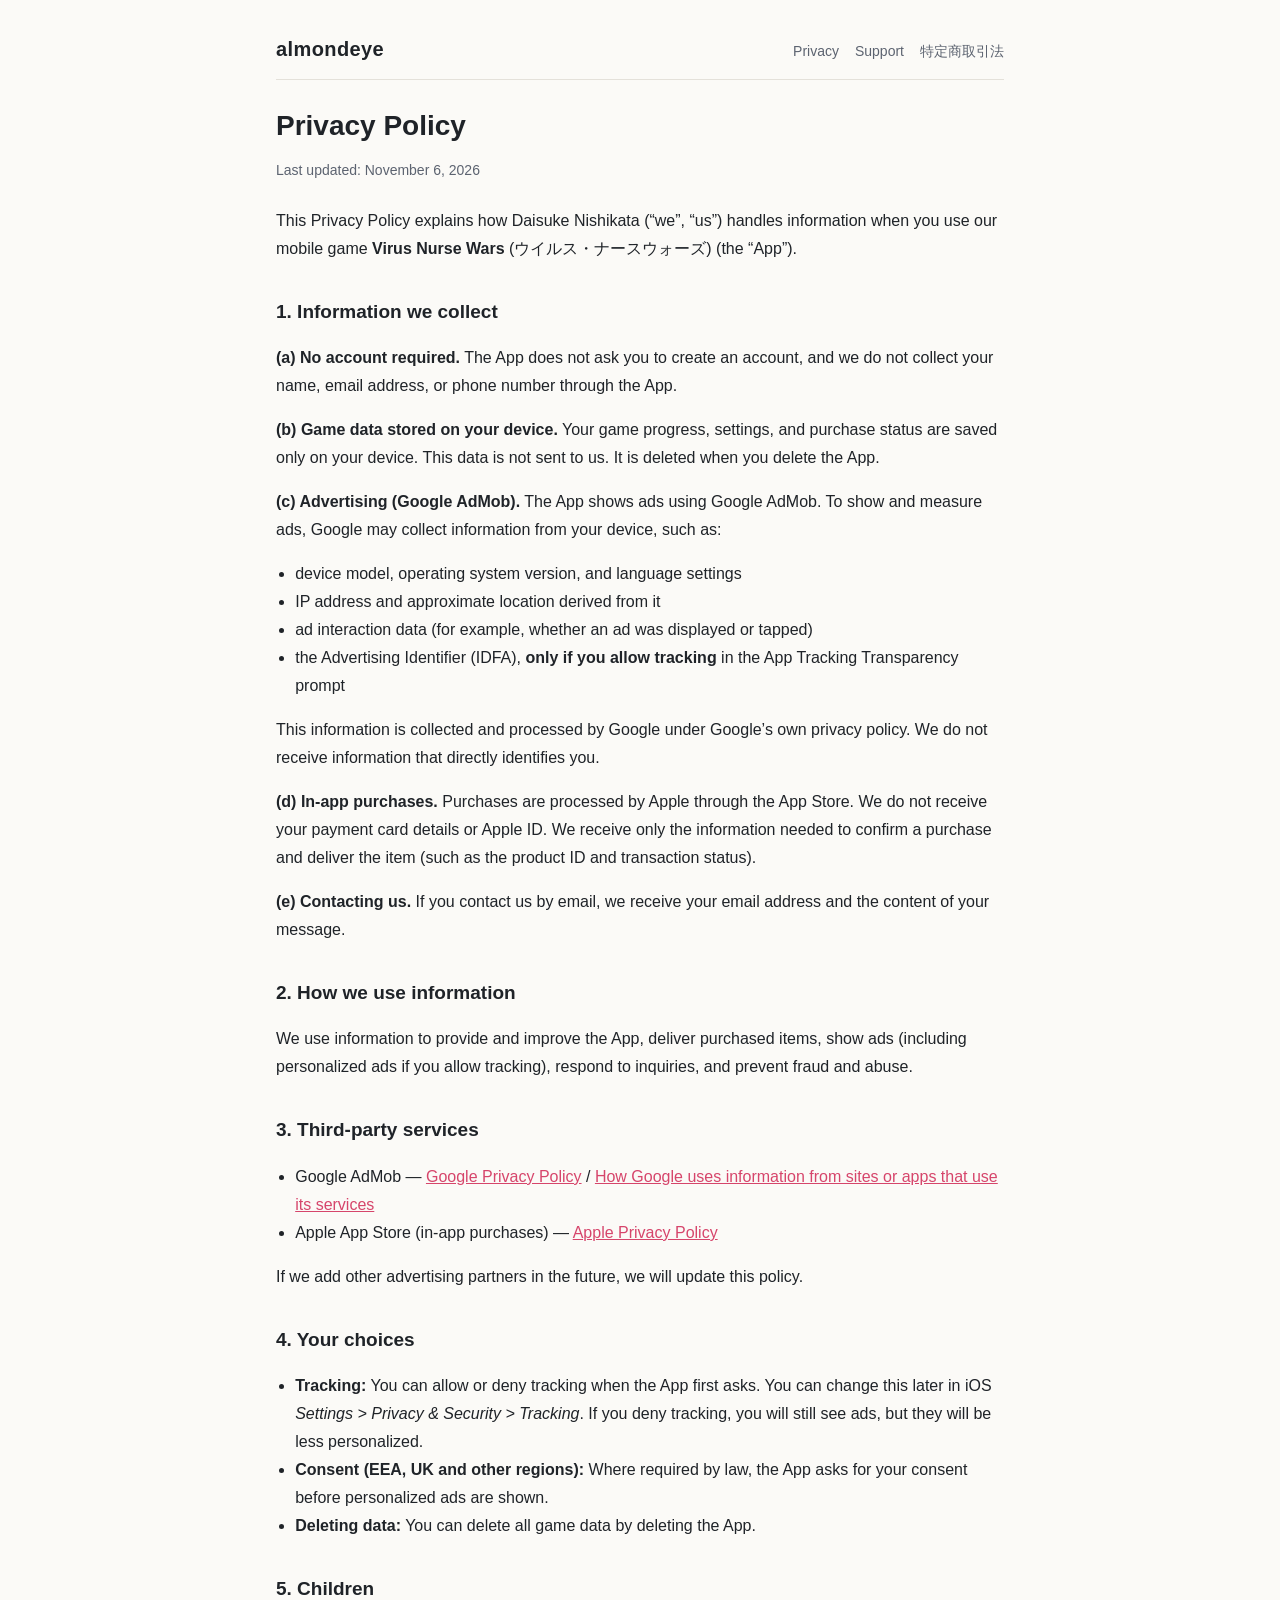
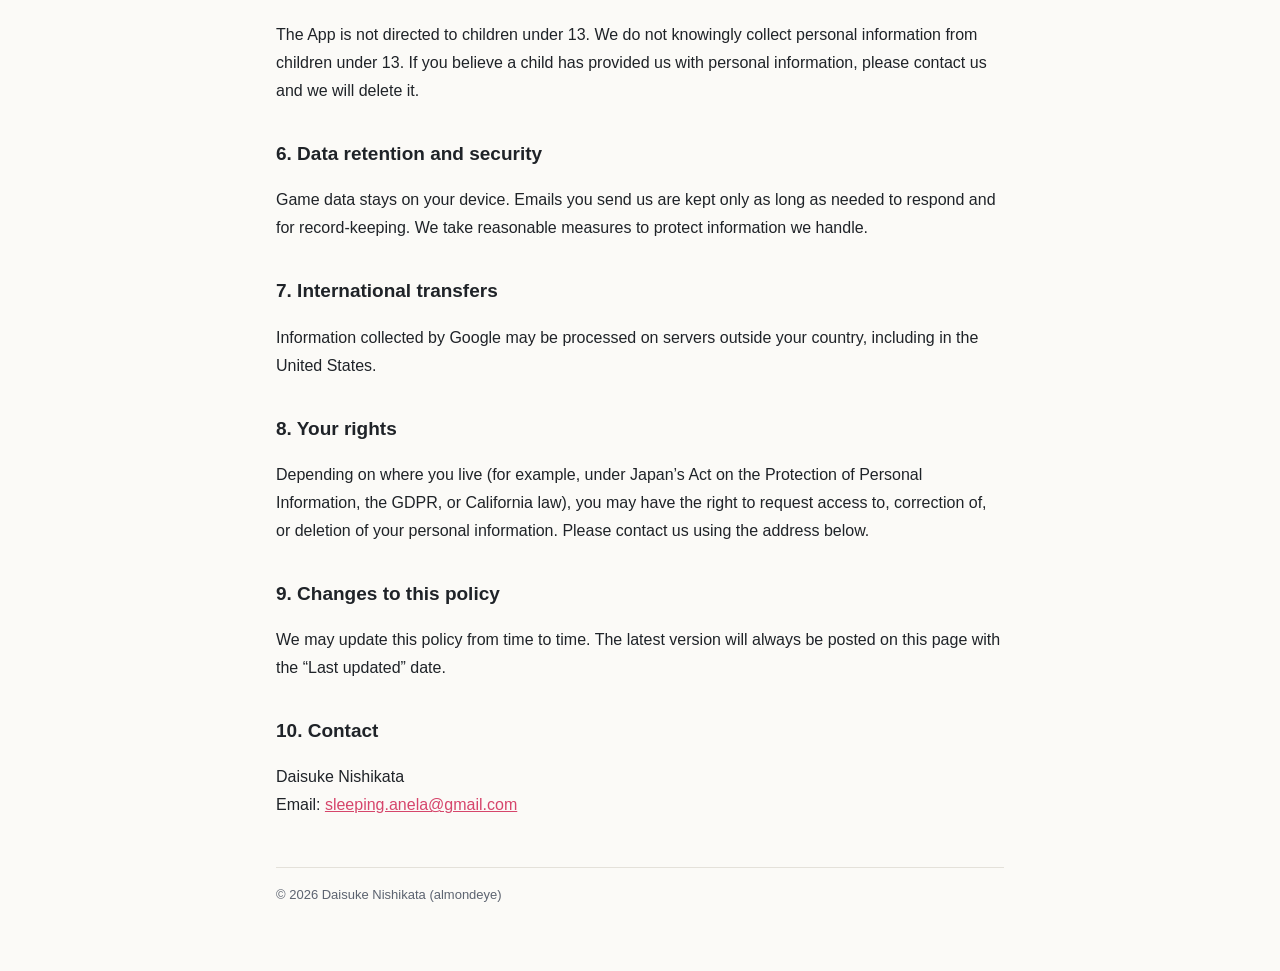
==== privacy.html @ a062191f "開発者サイトを作成（プライバシーポリシー・サポート・特定商取引法の表記・app-ads.txt） Co-Authored-By: Claude Opus 5.5 <noreply@anthropic." ====
<!doctype html>
<html lang="en"><head><meta charset="utf-8"><meta name="viewport" content="width=device-width,initial-scale=1">
<title>Privacy Policy - almondeye</title><link rel="stylesheet" href="/style.css"></head>
<body><div class="wrap">
<header><a class="brand" href="/">almondeye</a>
<nav><a href="/privacy.html">Privacy</a><a href="/support.html">Support</a><a href="/tokushoho.html">特定商取引法</a></nav></header>
<h1>Privacy Policy</h1>
<p class="meta">Last updated: November 6, 2026</p>
<p>This Privacy Policy explains how Daisuke Nishikata (&ldquo;we&rdquo;, &ldquo;us&rdquo;) handles information when you use our mobile game <strong>Virus Nurse Wars</strong> (ウイルス・ナースウォーズ) (the &ldquo;App&rdquo;).</p>

<h2>1. Information we collect</h2>
<p><strong>(a) No account required.</strong> The App does not ask you to create an account, and we do not collect your name, email address, or phone number through the App.</p>
<p><strong>(b) Game data stored on your device.</strong> Your game progress, settings, and purchase status are saved only on your device. This data is not sent to us. It is deleted when you delete the App.</p>
<p><strong>(c) Advertising (Google AdMob).</strong> The App shows ads using Google AdMob. To show and measure ads, Google may collect information from your device, such as:</p>
<ul>
<li>device model, operating system version, and language settings</li>
<li>IP address and approximate location derived from it</li>
<li>ad interaction data (for example, whether an ad was displayed or tapped)</li>
<li>the Advertising Identifier (IDFA), <strong>only if you allow tracking</strong> in the App Tracking Transparency prompt</li>
</ul>
<p>This information is collected and processed by Google under Google&rsquo;s own privacy policy. We do not receive information that directly identifies you.</p>
<p><strong>(d) In-app purchases.</strong> Purchases are processed by Apple through the App Store. We do not receive your payment card details or Apple ID. We receive only the information needed to confirm a purchase and deliver the item (such as the product ID and transaction status).</p>
<p><strong>(e) Contacting us.</strong> If you contact us by email, we receive your email address and the content of your message.</p>

<h2>2. How we use information</h2>
<p>We use information to provide and improve the App, deliver purchased items, show ads (including personalized ads if you allow tracking), respond to inquiries, and prevent fraud and abuse.</p>

<h2>3. Third-party services</h2>
<ul>
<li>Google AdMob &mdash; <a href="https://policies.google.com/privacy">Google Privacy Policy</a> / <a href="https://policies.google.com/technologies/partner-sites">How Google uses information from sites or apps that use its services</a></li>
<li>Apple App Store (in-app purchases) &mdash; <a href="https://www.apple.com/legal/privacy/">Apple Privacy Policy</a></li>
</ul>
<p>If we add other advertising partners in the future, we will update this policy.</p>

<h2>4. Your choices</h2>
<ul>
<li><strong>Tracking:</strong> You can allow or deny tracking when the App first asks. You can change this later in iOS <em>Settings &gt; Privacy &amp; Security &gt; Tracking</em>. If you deny tracking, you will still see ads, but they will be less personalized.</li>
<li><strong>Consent (EEA, UK and other regions):</strong> Where required by law, the App asks for your consent before personalized ads are shown.</li>
<li><strong>Deleting data:</strong> You can delete all game data by deleting the App.</li>
</ul>

<h2>5. Children</h2>
<p>The App is not directed to children under 13. We do not knowingly collect personal information from children under 13. If you believe a child has provided us with personal information, please contact us and we will delete it.</p>

<h2>6. Data retention and security</h2>
<p>Game data stays on your device. Emails you send us are kept only as long as needed to respond and for record-keeping. We take reasonable measures to protect information we handle.</p>

<h2>7. International transfers</h2>
<p>Information collected by Google may be processed on servers outside your country, including in the United States.</p>

<h2>8. Your rights</h2>
<p>Depending on where you live (for example, under Japan&rsquo;s Act on the Protection of Personal Information, the GDPR, or California law), you may have the right to request access to, correction of, or deletion of your personal information. Please contact us using the address below.</p>

<h2>9. Changes to this policy</h2>
<p>We may update this policy from time to time. The latest version will always be posted on this page with the &ldquo;Last updated&rdquo; date.</p>

<h2>10. Contact</h2>
<p>Daisuke Nishikata<br>Email: <a href="mailto:sleeping.anela@gmail.com">sleeping.anela@gmail.com</a></p>
<footer>&copy; 2026 Daisuke Nishikata (almondeye)</footer>
</div></body></html>
---- style.css ----
:root{--bg:#fbfaf7;--fg:#1f2328;--mut:#5c6370;--line:#e4e1da;--acc:#d6456b;--card:#fff}
@media (prefers-color-scheme:dark){:root{--bg:#15171a;--fg:#e8e6e3;--mut:#a0a4ab;--line:#2c2f34;--acc:#ff7a9c;--card:#1c1f23}}
*{box-sizing:border-box}
body{margin:0;background:var(--bg);color:var(--fg);font:16px/1.75 -apple-system,BlinkMacSystemFont,"Segoe UI","Hiragino Sans","Noto Sans JP",sans-serif}
.wrap{max-width:760px;margin:0 auto;padding:32px 16px 64px}
header{display:flex;justify-content:space-between;align-items:baseline;flex-wrap:wrap;gap:8px;border-bottom:1px solid var(--line);padding-bottom:12px;margin-bottom:28px}
header a.brand{font-weight:700;font-size:20px;color:var(--fg);text-decoration:none;letter-spacing:.02em}
nav a{color:var(--mut);text-decoration:none;margin-left:16px;font-size:14px}
nav a:hover{color:var(--acc)}
h1{font-size:28px;line-height:1.3;margin:0 0 4px}
h2{font-size:19px;margin:32px 0 8px}
.meta{color:var(--mut);font-size:14px;margin-bottom:24px}
a{color:var(--acc)}
.card{background:var(--card);border:1px solid var(--line);border-radius:14px;padding:20px}
table{width:100%;border-collapse:collapse;font-size:15px}
th,td{text-align:left;vertical-align:top;padding:12px 10px;border-bottom:1px solid var(--line)}
th{width:34%;color:var(--mut);font-weight:600}
@media (max-width:560px){th,td{display:block;width:100%;padding:6px 0}th{padding-top:14px;border-bottom:none}}
ul{padding-left:1.2em}
footer{margin-top:48px;color:var(--mut);font-size:13px;border-top:1px solid var(--line);padding-top:16px}
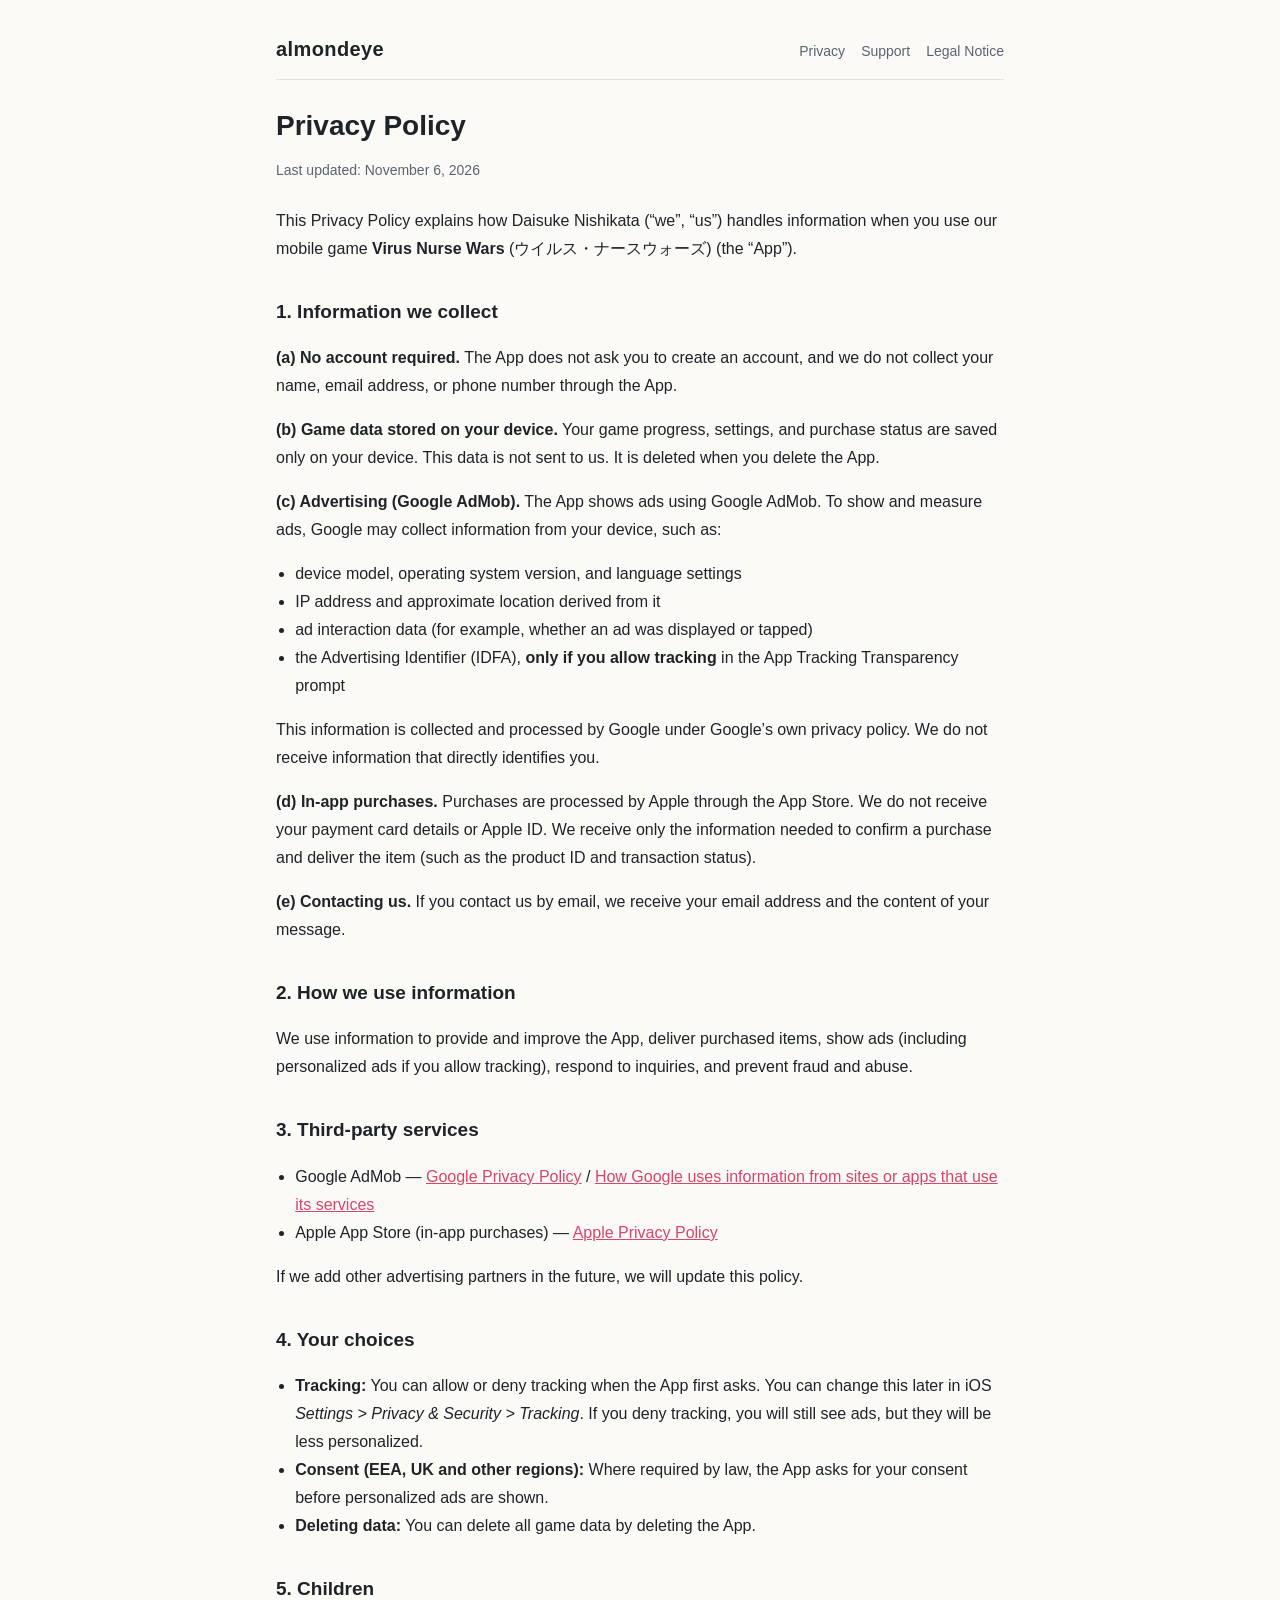
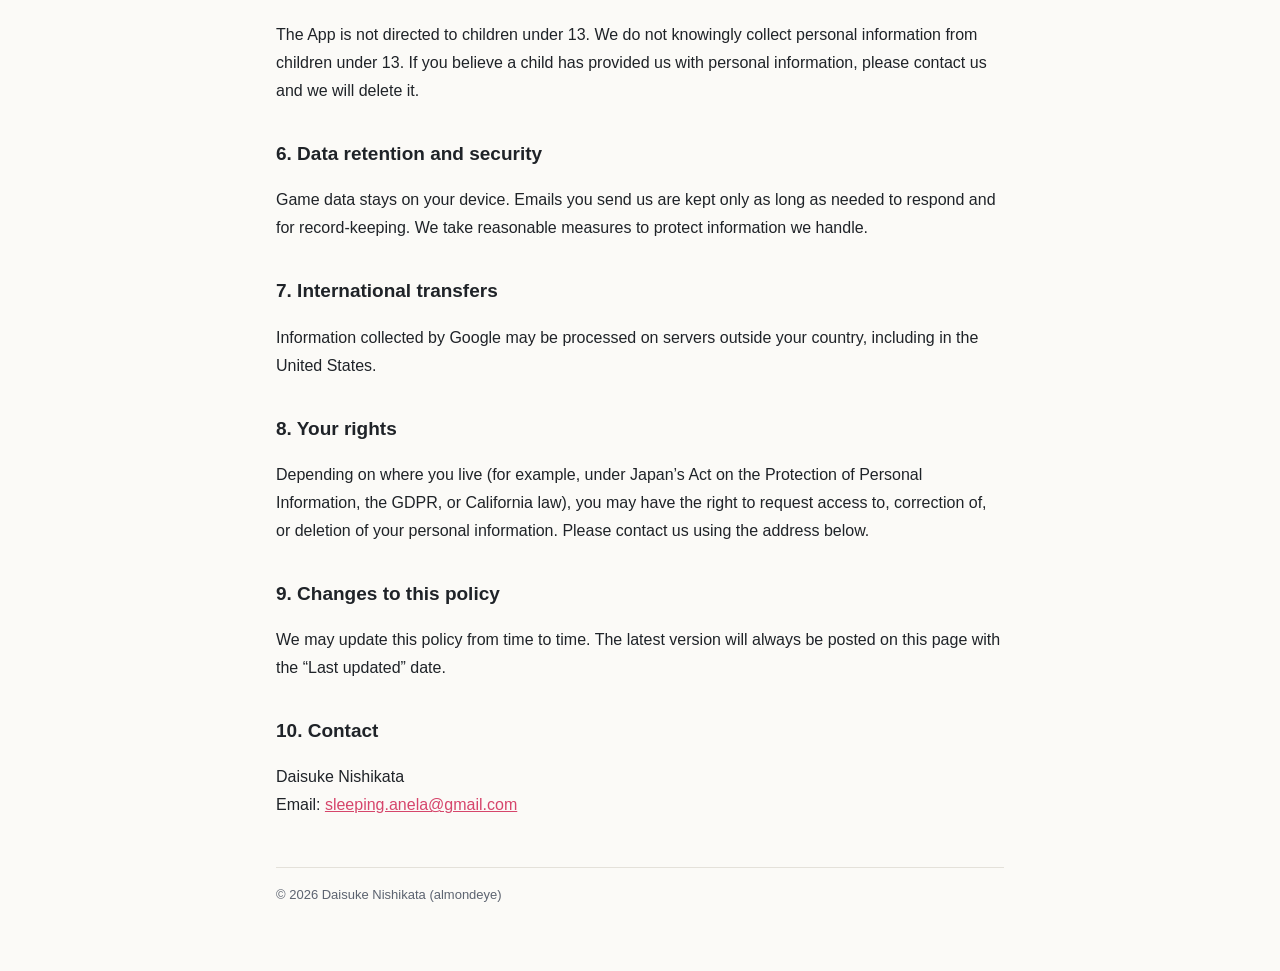
==== commit 17267e15: "特定商取引法の表記を英語ベースにし、下に日本語を併記 Co-Authored-By: Claude Opus 5.5 <noreply@anthropic.com> Claude-Session: h" ====
--- a/privacy.html
+++ b/privacy.html
@@ -3,7 +3,7 @@
 <title>Privacy Policy - almondeye</title><link rel="stylesheet" href="/style.css"></head>
 <body><div class="wrap">
 <header><a class="brand" href="/">almondeye</a>
-<nav><a href="/privacy.html">Privacy</a><a href="/support.html">Support</a><a href="/tokushoho.html">特定商取引法</a></nav></header>
+<nav><a href="/privacy.html">Privacy</a><a href="/support.html">Support</a><a href="/tokushoho.html">Legal Notice</a></nav></header>
 <h1>Privacy Policy</h1>
 <p class="meta">Last updated: November 6, 2026</p>
 <p>This Privacy Policy explains how Daisuke Nishikata (&ldquo;we&rdquo;, &ldquo;us&rdquo;) handles information when you use our mobile game <strong>Virus Nurse Wars</strong> (ウイルス・ナースウォーズ) (the &ldquo;App&rdquo;).</p>
